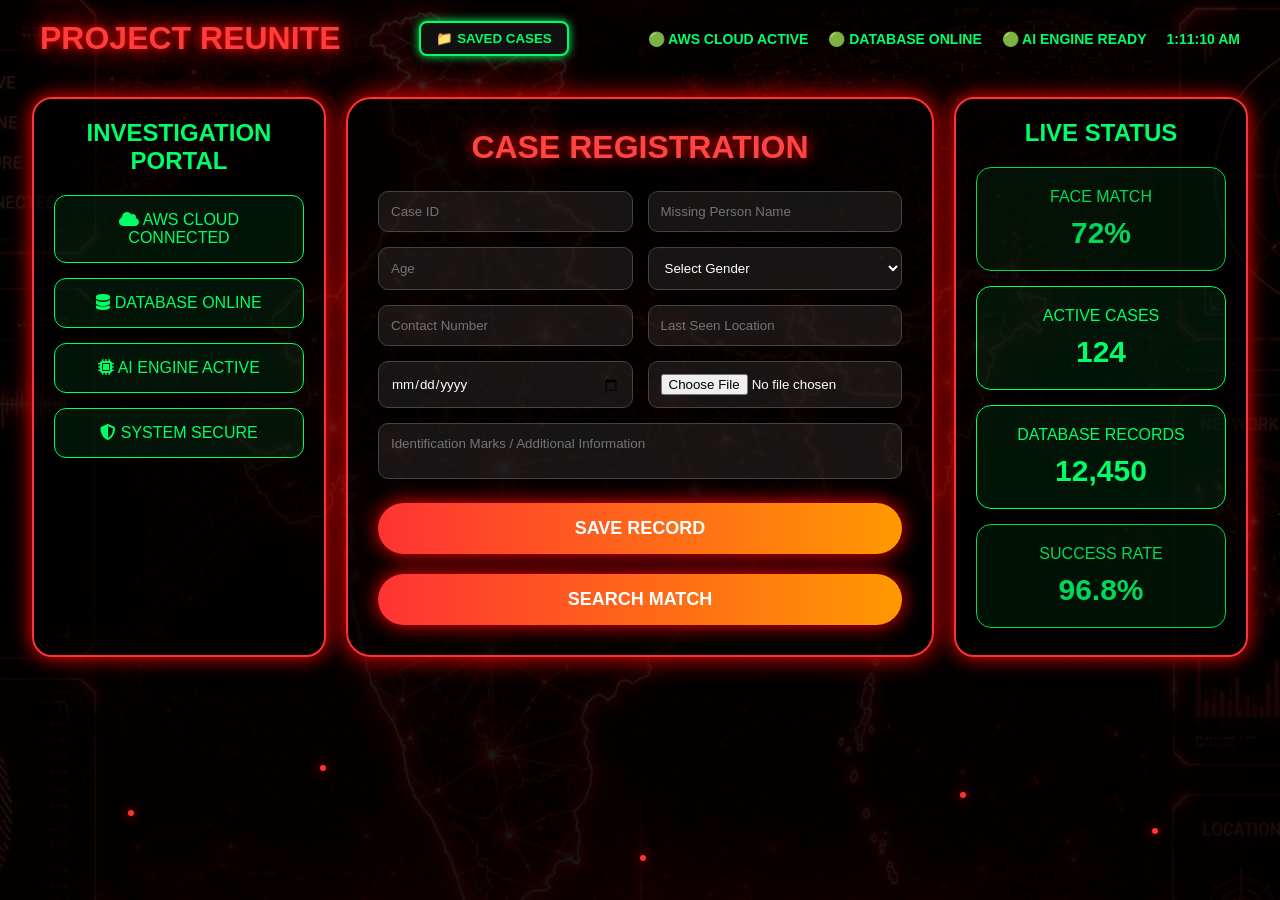
==== portal.html @ 248b4ff6 "Initial Project Reunite" ====
<!DOCTYPE html>
<html lang="en">
<head>
<meta charset="UTF-8">
<meta name="viewport" content="width=device-width, initial-scale=1.0">
<title>Project Reunite - Investigation Portal</title>

<link rel="stylesheet" href="portal.css">

<link rel="stylesheet"
href="https://cdnjs.cloudflare.com/ajax/libs/font-awesome/6.5.1/css/all.min.css">

</head>

<body>

<!-- TOP STATUS BAR -->

<div class="top-bar">

    <div class="project-name">
        PROJECT REUNITE
    </div>
    <button id="recordsBtn" class="records-btn">
    📁 SAVED CASES
</button>

    <div class="system-status">
        <span>🟢 AWS CLOUD ACTIVE</span>
        <span>🟢 DATABASE ONLINE</span>
        <span>🟢 AI ENGINE READY</span>
        <span id="clock">00:00:00</span>
    </div>

</div>


<!-- MAIN CONTAINER -->

<div class="portal-container">

    <!-- LEFT PANEL -->

    <div class="left-panel">

        <h2>INVESTIGATION PORTAL</h2>

        <div class="status-card">
            <i class="fas fa-cloud"></i>
            AWS CLOUD CONNECTED
        </div>

        <div class="status-card">
            <i class="fas fa-database"></i>
            DATABASE ONLINE
        </div>

        <div class="status-card">
            <i class="fas fa-microchip"></i>
            AI ENGINE ACTIVE
        </div>

        <div class="status-card">
            <i class="fas fa-shield-alt"></i>
            SYSTEM SECURE
        </div>

    </div>


    <!-- CENTER FORM -->

    <div class="form-panel">

        <h1>CASE REGISTRATION</h1>

        <div class="form-grid">

<input id="caseId" type="text"
placeholder="Case ID">

<input id="personName" type="text"
placeholder="Missing Person Name">

<input id="age" type="number"
placeholder="Age">

<select id="gender">
    <option>Select Gender</option>
    <option>Male</option>
    <option>Female</option>
    <option>Other</option>
</select>

<input id="contact" type="tel"
placeholder="Contact Number">

<input id="location" type="text"
placeholder="Last Seen Location">

<input id="missingDate" type="date">

<input id="photo" type="file">

</div>

<textarea id="info"
placeholder="Identification Marks / Additional Information">
</textarea>

        <button id="saveBtn" class="search-btn">
    SAVE RECORD
</button>

<button id="searchMatchBtn" class="search-btn">
    SEARCH MATCH
</button>
    </div>


    <!-- RIGHT PANEL -->

    <div class="right-panel">

        <h2>LIVE STATUS</h2>

        <div class="mini-card">
            FACE MATCH
            <h3 id="matchPercent">
                72%
            </h3>
        </div>

        <div class="mini-card">
            ACTIVE CASES
            <h3>124</h3>
        </div>

        <div class="mini-card">
            DATABASE RECORDS
            <h3>12,450</h3>
        </div>

        <div class="mini-card">
            SUCCESS RATE
            <h3>96.8%</h3>
        </div>

    </div>

</div>


<!-- FLOATING PARTICLES -->

<div class="particle p1"></div>
<div class="particle p2"></div>
<div class="particle p3"></div>
<div class="particle p4"></div>
<div class="particle p5"></div>


<script src="portal.js"></script>

</body>
</html>
---- portal.css ----
/* ================================= */
/* PROJECT REUNITE PORTAL */
/* ================================= */

*{
    margin:0;
    padding:0;
    box-sizing:border-box;
    font-family:Arial, sans-serif;
}

body{
    min-height:100vh;
    background:
    linear-gradient(rgba(0,0,0,0.85),
    rgba(0,0,0,0.90)),
    url("background.jpg");

    background-size:cover;
    background-position:center;
    color:white;
    overflow:hidden;
}

/* TOP BAR */

.top-bar{
    display:flex;
    justify-content:space-between;
    align-items:center;
    padding:20px 40px;
}

.project-name{
    font-size:32px;
    font-weight:bold;
    color:#ff3c3c;

    text-shadow:
    0 0 10px red,
    0 0 30px red;
}

.system-status{
    display:flex;
    gap:20px;
    color:#00ff66;
    font-size:14px;
    font-weight:bold;
}

/* MAIN LAYOUT */

.portal-container{
    width:95%;
    margin:20px auto;

    display:grid;

    grid-template-columns:
    1fr 2fr 1fr;

    gap:20px;
}

/* LEFT PANEL */

.left-panel,
.right-panel{

    background:
    rgba(0,0,0,0.55);

    border:2px solid #ff3333;

    border-radius:20px;

    padding:20px;

    box-shadow:
    0 0 20px red;
}

.left-panel h2,
.right-panel h2{

    text-align:center;

    margin-bottom:20px;

    color:#00ff66;
}

/* STATUS CARD */

.status-card{

    margin:15px 0;

    padding:15px;

    border:1px solid #00ff66;

    border-radius:12px;

    text-align:center;

    color:#00ff66;

    background:
    rgba(0,255,100,0.08);

    transition:.3s;
}

.status-card:hover{

    transform:scale(1.05);

    box-shadow:
    0 0 20px #00ff66;
}

/* CENTER FORM */

.form-panel{

    background:
    rgba(0,0,0,0.60);

    border:2px solid #ff3333;

    border-radius:25px;

    padding:30px;

    box-shadow:
    0 0 25px red;
}

.form-panel h1{

    text-align:center;

    color:#ff4444;

    margin-bottom:25px;

    text-shadow:
    0 0 15px red;
}

/* GRID */

.form-grid{

    display:grid;

    grid-template-columns:
    repeat(2,1fr);

    gap:15px;
}

input,
select,
textarea{

    width:100%;

    padding:12px;

    border:none;

    outline:none;

    border-radius:10px;

    background:
    rgba(255,255,255,0.08);

    color:white;

    border:1px solid #444;
}

textarea{

    margin-top:15px;

    resize:none;
}

/* BUTTON */

.search-btn{

    width:100%;

    margin-top:20px;

    padding:15px;

    border:none;

    border-radius:40px;

    font-size:18px;

    font-weight:bold;

    cursor:pointer;

    color:white;

    background:
    linear-gradient(
    90deg,
    #ff3333,
    #ff9900
    );

    box-shadow:
    0 0 20px red;

    transition:.3s;
}

.search-btn:hover{

    transform:scale(1.03);

    box-shadow:
    0 0 30px red;
}

/* RIGHT PANEL */

.mini-card{

    margin-top:15px;

    padding:20px;

    text-align:center;

    border-radius:15px;

    border:1px solid #00ff66;

    background:
    rgba(0,255,100,0.08);

    color:#00ff66;
}

.mini-card h3{

    margin-top:10px;

    font-size:30px;
}

/* FLOATING PARTICLES */

.particle{

    position:absolute;

    width:6px;

    height:6px;

    border-radius:50%;

    background:#ff3333;

    box-shadow:
    0 0 12px red;

    animation:
    float 10s linear infinite;
}

.p1{left:10%;top:90%;}
.p2{left:25%;top:85%;}
.p3{left:50%;top:95%;}
.p4{left:75%;top:88%;}
.p5{left:90%;top:92%;}

@keyframes float{

    from{
        transform:
        translateY(0);
        opacity:1;
    }

    to{
        transform:
        translateY(-700px);
        opacity:0;
    }
}
.records-btn{
    background:#111;
    color:#00ff66;
    border:2px solid #00ff66;
    padding:8px 15px;
    border-radius:8px;
    cursor:pointer;
    font-weight:bold;
    box-shadow:0 0 10px #00ff66;
}
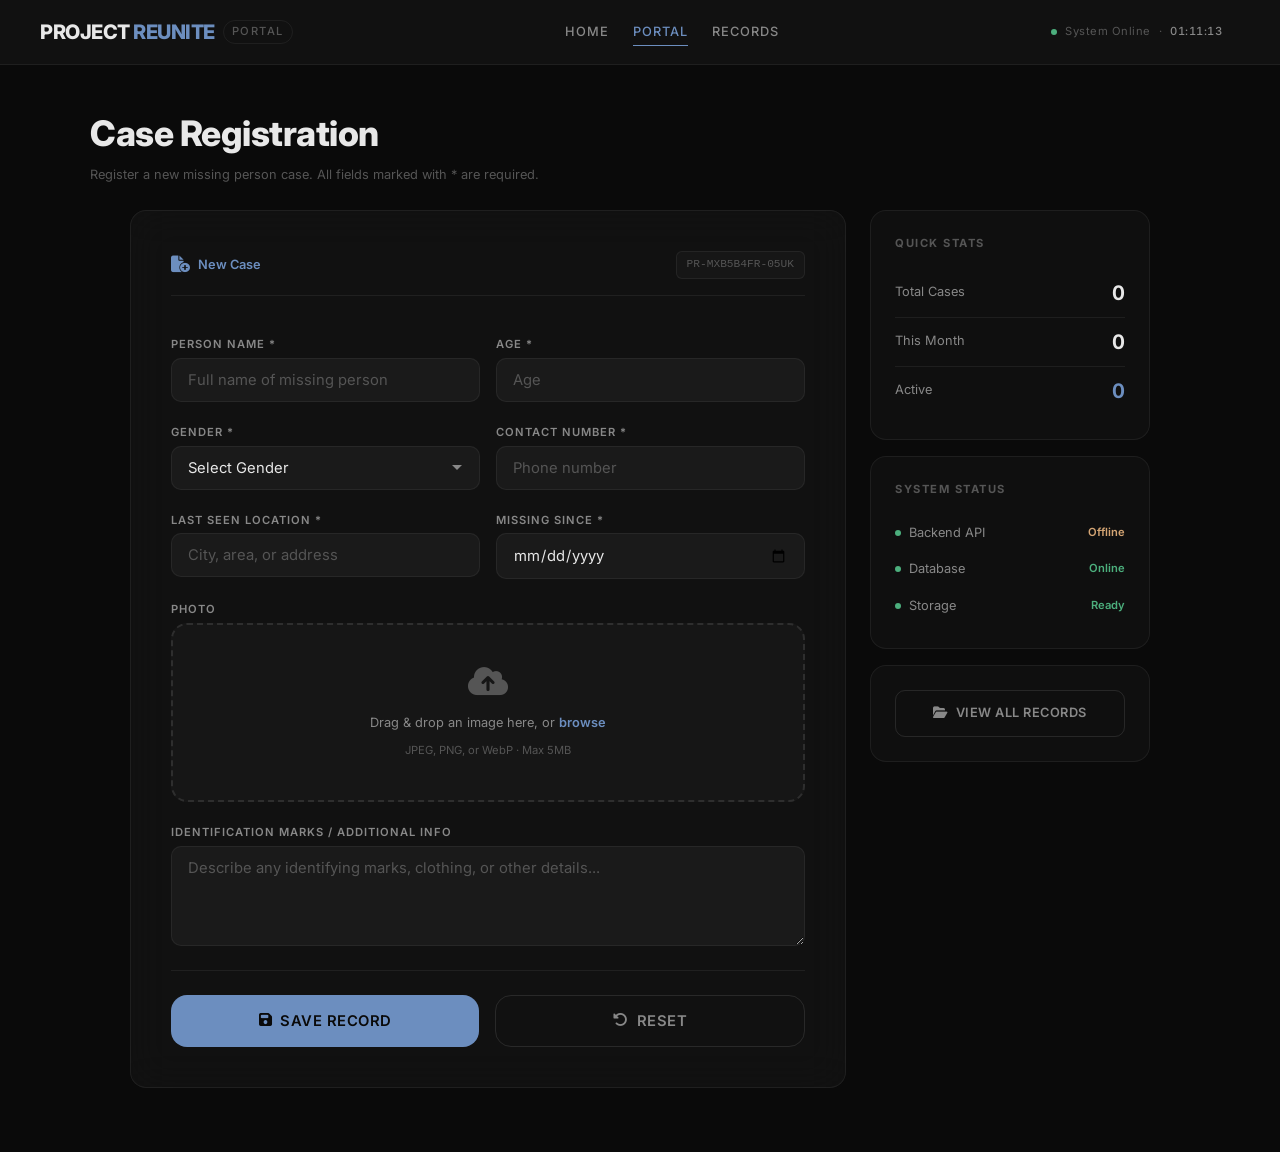
==== commit e3555128: "ui rehaul" ====
--- a/portal.html
+++ b/portal.html
@@ -1,166 +1,203 @@
 <!DOCTYPE html>
 <html lang="en">
 <head>
-<meta charset="UTF-8">
-<meta name="viewport" content="width=device-width, initial-scale=1.0">
-<title>Project Reunite - Investigation Portal</title>
-
-<link rel="stylesheet" href="portal.css">
-
-<link rel="stylesheet"
-href="https://cdnjs.cloudflare.com/ajax/libs/font-awesome/6.5.1/css/all.min.css">
-
+    <meta charset="UTF-8">
+    <meta name="viewport" content="width=device-width, initial-scale=1.0">
+    <meta name="description" content="Project Reunite Investigation Portal — Register and search missing person cases.">
+    <title>Investigation Portal — Project Reunite</title>
+    <link rel="stylesheet" href="shared.css">
+    <link rel="stylesheet" href="portal.css">
+    <link rel="stylesheet" href="https://cdnjs.cloudflare.com/ajax/libs/font-awesome/6.5.1/css/all.min.css">
 </head>
-
 <body>
 
-<!-- TOP STATUS BAR -->
-
-<div class="top-bar">
-
-    <div class="project-name">
-        PROJECT REUNITE
+    <!-- ===== NAVIGATION ===== -->
+    <nav class="nav" id="mainNav">
+        <div class="nav__brand">
+            <a href="index.html" class="nav__logo">PROJECT <span>REUNITE</span></a>
+            <span class="nav__tag">Portal</span>
+        </div>
+
+        <div class="nav__links">
+            <a href="index.html" class="nav__link">Home</a>
+            <a href="portal.html" class="nav__link nav__link--active">Portal</a>
+            <a href="records.html" class="nav__link">Records</a>
+        </div>
+
+        <div class="nav__status">
+            <span class="status-dot"></span>
+            <span>System Online</span>
+            <span class="nav__divider">·</span>
+            <span class="nav__clock" id="clock">00:00:00</span>
+        </div>
+    </nav>
+
+
+    <!-- ===== PAGE HEADER ===== -->
+    <div class="page-header fade-in">
+        <div class="page-header__inner">
+            <h1 class="page-header__title">Case Registration</h1>
+            <p class="page-header__subtitle">Register a new missing person case. All fields marked with * are required.</p>
+        </div>
     </div>
-    <button id="recordsBtn" class="records-btn">
-    📁 SAVED CASES
-</button>
-
-    <div class="system-status">
-        <span>🟢 AWS CLOUD ACTIVE</span>
-        <span>🟢 DATABASE ONLINE</span>
-        <span>🟢 AI ENGINE READY</span>
-        <span id="clock">00:00:00</span>
-    </div>
-
-</div>
-
-
-<!-- MAIN CONTAINER -->
-
-<div class="portal-container">
-
-    <!-- LEFT PANEL -->
-
-    <div class="left-panel">
-
-        <h2>INVESTIGATION PORTAL</h2>
-
-        <div class="status-card">
-            <i class="fas fa-cloud"></i>
-            AWS CLOUD CONNECTED
-        </div>
-
-        <div class="status-card">
-            <i class="fas fa-database"></i>
-            DATABASE ONLINE
-        </div>
-
-        <div class="status-card">
-            <i class="fas fa-microchip"></i>
-            AI ENGINE ACTIVE
-        </div>
-
-        <div class="status-card">
-            <i class="fas fa-shield-alt"></i>
-            SYSTEM SECURE
-        </div>
-
-    </div>
-
-
-    <!-- CENTER FORM -->
-
-    <div class="form-panel">
-
-        <h1>CASE REGISTRATION</h1>
-
-        <div class="form-grid">
-
-<input id="caseId" type="text"
-placeholder="Case ID">
-
-<input id="personName" type="text"
-placeholder="Missing Person Name">
-
-<input id="age" type="number"
-placeholder="Age">
-
-<select id="gender">
-    <option>Select Gender</option>
-    <option>Male</option>
-    <option>Female</option>
-    <option>Other</option>
-</select>
-
-<input id="contact" type="tel"
-placeholder="Contact Number">
-
-<input id="location" type="text"
-placeholder="Last Seen Location">
-
-<input id="missingDate" type="date">
-
-<input id="photo" type="file">
-
-</div>
-
-<textarea id="info"
-placeholder="Identification Marks / Additional Information">
-</textarea>
-
-        <button id="saveBtn" class="search-btn">
-    SAVE RECORD
-</button>
-
-<button id="searchMatchBtn" class="search-btn">
-    SEARCH MATCH
-</button>
-    </div>
-
-
-    <!-- RIGHT PANEL -->
-
-    <div class="right-panel">
-
-        <h2>LIVE STATUS</h2>
-
-        <div class="mini-card">
-            FACE MATCH
-            <h3 id="matchPercent">
-                72%
-            </h3>
-        </div>
-
-        <div class="mini-card">
-            ACTIVE CASES
-            <h3>124</h3>
-        </div>
-
-        <div class="mini-card">
-            DATABASE RECORDS
-            <h3>12,450</h3>
-        </div>
-
-        <div class="mini-card">
-            SUCCESS RATE
-            <h3>96.8%</h3>
-        </div>
-
-    </div>
-
-</div>
-
-
-<!-- FLOATING PARTICLES -->
-
-<div class="particle p1"></div>
-<div class="particle p2"></div>
-<div class="particle p3"></div>
-<div class="particle p4"></div>
-<div class="particle p5"></div>
-
-
-<script src="portal.js"></script>
-
+
+
+    <!-- ===== MAIN CONTENT ===== -->
+    <main class="portal-main">
+
+        <!-- FORM PANEL -->
+        <div class="form-card glass-card fade-in fade-in--delay-1">
+
+            <div class="form-card__header">
+                <div class="form-card__badge">
+                    <i class="fas fa-file-circle-plus"></i>
+                    <span>New Case</span>
+                </div>
+                <span class="form-card__id" id="generatedCaseId"></span>
+            </div>
+
+            <form id="caseForm" novalidate>
+
+                <!-- Row 1: Name + Age -->
+                <div class="form-row">
+                    <div class="form-group">
+                        <label class="form-label" for="personName">Person Name *</label>
+                        <input type="text" id="personName" class="form-input" placeholder="Full name of missing person" required>
+                        <span class="form-error" id="personNameError"></span>
+                    </div>
+                    <div class="form-group">
+                        <label class="form-label" for="age">Age *</label>
+                        <input type="number" id="age" class="form-input" placeholder="Age" min="0" max="120" required>
+                        <span class="form-error" id="ageError"></span>
+                    </div>
+                </div>
+
+                <!-- Row 2: Gender + Contact -->
+                <div class="form-row">
+                    <div class="form-group">
+                        <label class="form-label" for="gender">Gender *</label>
+                        <select id="gender" class="form-select" required>
+                            <option value="">Select Gender</option>
+                            <option value="Male">Male</option>
+                            <option value="Female">Female</option>
+                            <option value="Other">Other</option>
+                        </select>
+                        <span class="form-error" id="genderError"></span>
+                    </div>
+                    <div class="form-group">
+                        <label class="form-label" for="contact">Contact Number *</label>
+                        <input type="tel" id="contact" class="form-input" placeholder="Phone number" required>
+                        <span class="form-error" id="contactError"></span>
+                    </div>
+                </div>
+
+                <!-- Row 3: Location + Date -->
+                <div class="form-row">
+                    <div class="form-group">
+                        <label class="form-label" for="location">Last Seen Location *</label>
+                        <input type="text" id="location" class="form-input" placeholder="City, area, or address" required>
+                        <span class="form-error" id="locationError"></span>
+                    </div>
+                    <div class="form-group">
+                        <label class="form-label" for="missingDate">Missing Since *</label>
+                        <input type="date" id="missingDate" class="form-input" required>
+                        <span class="form-error" id="missingDateError"></span>
+                    </div>
+                </div>
+
+                <!-- Photo Upload -->
+                <div class="form-group">
+                    <label class="form-label">Photo</label>
+                    <div class="upload-zone" id="uploadZone">
+                        <input type="file" id="photo" accept="image/jpeg,image/png,image/webp" hidden>
+                        <div class="upload-zone__content" id="uploadContent">
+                            <i class="fas fa-cloud-arrow-up"></i>
+                            <p>Drag & drop an image here, or <span class="upload-zone__link">browse</span></p>
+                            <span class="upload-zone__hint">JPEG, PNG, or WebP · Max 5MB</span>
+                        </div>
+                        <div class="upload-zone__preview" id="uploadPreview" style="display:none;">
+                            <img id="previewImage" alt="Preview">
+                            <button type="button" class="upload-zone__remove" id="removePhoto" title="Remove photo">
+                                <i class="fas fa-times"></i>
+                            </button>
+                            <span class="upload-zone__filename" id="fileName"></span>
+                        </div>
+                    </div>
+                    <span class="form-error" id="photoError"></span>
+                </div>
+
+                <!-- Additional Info -->
+                <div class="form-group">
+                    <label class="form-label" for="info">Identification Marks / Additional Info</label>
+                    <textarea id="info" class="form-textarea" placeholder="Describe any identifying marks, clothing, or other details..." rows="4"></textarea>
+                </div>
+
+                <!-- Actions -->
+                <div class="form-actions">
+                    <button type="submit" class="btn btn--primary btn--lg" id="saveBtn">
+                        <i class="fas fa-floppy-disk"></i>
+                        Save Record
+                    </button>
+                    <button type="button" class="btn btn--secondary btn--lg" id="resetBtn">
+                        <i class="fas fa-rotate-left"></i>
+                        Reset
+                    </button>
+                </div>
+
+            </form>
+        </div>
+
+
+        <!-- SIDE PANEL -->
+        <aside class="side-panel fade-in fade-in--delay-2">
+
+            <div class="side-panel__section">
+                <h3 class="side-panel__title">Quick Stats</h3>
+                <div class="side-panel__stat">
+                    <span class="side-panel__stat-label">Total Cases</span>
+                    <span class="side-panel__stat-value" id="totalCases">0</span>
+                </div>
+                <div class="side-panel__stat">
+                    <span class="side-panel__stat-label">This Month</span>
+                    <span class="side-panel__stat-value" id="monthCases">0</span>
+                </div>
+                <div class="side-panel__stat">
+                    <span class="side-panel__stat-label">Active</span>
+                    <span class="side-panel__stat-value side-panel__stat-value--accent" id="activeCases">0</span>
+                </div>
+            </div>
+
+            <div class="side-panel__section">
+                <h3 class="side-panel__title">System Status</h3>
+                <div class="side-panel__status-item">
+                    <span class="status-dot"></span>
+                    <span>Backend API</span>
+                    <span class="side-panel__status-badge" id="apiStatus">Checking...</span>
+                </div>
+                <div class="side-panel__status-item">
+                    <span class="status-dot"></span>
+                    <span>Database</span>
+                    <span class="side-panel__status-badge">Online</span>
+                </div>
+                <div class="side-panel__status-item">
+                    <span class="status-dot"></span>
+                    <span>Storage</span>
+                    <span class="side-panel__status-badge">Ready</span>
+                </div>
+            </div>
+
+            <div class="side-panel__section">
+                <a href="records.html" class="btn btn--secondary" style="width:100%;">
+                    <i class="fas fa-folder-open"></i>
+                    View All Records
+                </a>
+            </div>
+
+        </aside>
+
+    </main>
+
+    <script src="shared.js"></script>
+    <script src="portal.js"></script>
 </body>
 </html>
--- a/shared.css
+++ b/shared.css
@@ -0,0 +1,831 @@
+/* ============================================= */
+/* PROJECT REUNITE — SHARED DESIGN SYSTEM        */
+/* ============================================= */
+
+/* --- Google Fonts --- */
+@import url('https://fonts.googleapis.com/css2?family=Inter:wght@300;400;500;600;700;800;900&display=swap');
+
+/* --- Design Tokens --- */
+:root {
+    /* Backgrounds */
+    --bg-primary: #0A0A0A;
+    --bg-secondary: #111111;
+    --bg-tertiary: #1A1A1A;
+    --bg-card: rgba(255, 255, 255, 0.025);
+    --bg-card-hover: rgba(255, 255, 255, 0.045);
+    --bg-input: rgba(255, 255, 255, 0.04);
+    --bg-input-focus: rgba(255, 255, 255, 0.07);
+
+    /* Borders */
+    --border-subtle: rgba(255, 255, 255, 0.06);
+    --border-medium: rgba(255, 255, 255, 0.10);
+    --border-focus: rgba(108, 142, 191, 0.4);
+
+    /* Text */
+    --text-primary: #E8E8E8;
+    --text-secondary: #888888;
+    --text-tertiary: #555555;
+    --text-inverse: #0A0A0A;
+
+    /* Accent — Soft Blue */
+    --accent: #6C8EBF;
+    --accent-light: #8BAAD4;
+    --accent-dark: #4A6A94;
+    --accent-glow: rgba(108, 142, 191, 0.12);
+    --accent-bg: rgba(108, 142, 191, 0.08);
+
+    /* Semantic */
+    --success: #4CAF7D;
+    --success-bg: rgba(76, 175, 125, 0.08);
+    --warning: #D4A574;
+    --warning-bg: rgba(212, 165, 116, 0.08);
+    --danger: #C75B5B;
+    --danger-bg: rgba(199, 91, 91, 0.08);
+
+    /* Typography */
+    --font: 'Inter', -apple-system, BlinkMacSystemFont, 'Segoe UI', sans-serif;
+    --fs-xs: 0.7rem;
+    --fs-sm: 0.8rem;
+    --fs-base: 0.925rem;
+    --fs-md: 1.05rem;
+    --fs-lg: 1.25rem;
+    --fs-xl: 1.6rem;
+    --fs-2xl: 2.2rem;
+    --fs-3xl: 3rem;
+    --fs-hero: 4.5rem;
+
+    /* Spacing */
+    --space-xs: 4px;
+    --space-sm: 8px;
+    --space-md: 16px;
+    --space-lg: 24px;
+    --space-xl: 40px;
+    --space-2xl: 64px;
+
+    /* Radius */
+    --radius-sm: 6px;
+    --radius-md: 10px;
+    --radius-lg: 16px;
+    --radius-xl: 24px;
+    --radius-full: 9999px;
+
+    /* Shadows */
+    --shadow-sm: 0 1px 3px rgba(0, 0, 0, 0.3);
+    --shadow-md: 0 4px 12px rgba(0, 0, 0, 0.4);
+    --shadow-lg: 0 8px 32px rgba(0, 0, 0, 0.5);
+    --shadow-accent: 0 4px 20px rgba(108, 142, 191, 0.1);
+
+    /* Transitions */
+    --ease-out: cubic-bezier(0.16, 1, 0.3, 1);
+    --ease-in-out: cubic-bezier(0.4, 0, 0.2, 1);
+    --duration-fast: 150ms;
+    --duration-base: 250ms;
+    --duration-slow: 400ms;
+
+    /* Glass */
+    --glass-bg: rgba(255, 255, 255, 0.03);
+    --glass-border: rgba(255, 255, 255, 0.06);
+    --glass-blur: 20px;
+}
+
+
+/* --- Reset --- */
+*,
+*::before,
+*::after {
+    margin: 0;
+    padding: 0;
+    box-sizing: border-box;
+}
+
+html {
+    scroll-behavior: smooth;
+    -webkit-font-smoothing: antialiased;
+    -moz-osx-font-smoothing: grayscale;
+}
+
+body {
+    font-family: var(--font);
+    font-size: var(--fs-base);
+    color: var(--text-primary);
+    background-color: var(--bg-primary);
+    line-height: 1.6;
+    min-height: 100vh;
+    overflow-x: hidden;
+}
+
+a {
+    text-decoration: none;
+    color: inherit;
+}
+
+img {
+    max-width: 100%;
+    display: block;
+}
+
+button {
+    font-family: var(--font);
+    cursor: pointer;
+    border: none;
+    outline: none;
+}
+
+input, select, textarea {
+    font-family: var(--font);
+    outline: none;
+    border: none;
+}
+
+ul, ol {
+    list-style: none;
+}
+
+
+/* ============================================= */
+/* NAVIGATION                                    */
+/* ============================================= */
+
+.nav {
+    display: flex;
+    align-items: center;
+    justify-content: space-between;
+    padding: var(--space-md) var(--space-xl);
+    background: var(--bg-secondary);
+    border-bottom: 1px solid var(--border-subtle);
+    position: sticky;
+    top: 0;
+    z-index: 100;
+    backdrop-filter: blur(12px);
+    -webkit-backdrop-filter: blur(12px);
+}
+
+.nav__brand {
+    display: flex;
+    align-items: center;
+    gap: var(--space-sm);
+}
+
+.nav__logo {
+    font-size: var(--fs-lg);
+    font-weight: 800;
+    color: var(--text-primary);
+    letter-spacing: -0.5px;
+}
+
+.nav__logo span {
+    color: var(--accent);
+}
+
+.nav__tag {
+    font-size: var(--fs-xs);
+    font-weight: 500;
+    color: var(--text-tertiary);
+    text-transform: uppercase;
+    letter-spacing: 1.5px;
+    padding: 2px 8px;
+    border: 1px solid var(--border-subtle);
+    border-radius: var(--radius-full);
+}
+
+.nav__links {
+    display: flex;
+    align-items: center;
+    gap: var(--space-lg);
+}
+
+.nav__link {
+    font-size: var(--fs-sm);
+    font-weight: 500;
+    color: var(--text-secondary);
+    text-transform: uppercase;
+    letter-spacing: 1px;
+    transition: color var(--duration-base) var(--ease-out);
+    position: relative;
+}
+
+.nav__link::after {
+    content: '';
+    position: absolute;
+    bottom: -4px;
+    left: 0;
+    width: 0;
+    height: 1.5px;
+    background: var(--accent);
+    transition: width var(--duration-base) var(--ease-out);
+}
+
+.nav__link:hover {
+    color: var(--text-primary);
+}
+
+.nav__link:hover::after {
+    width: 100%;
+}
+
+.nav__link--active {
+    color: var(--accent);
+}
+
+.nav__link--active::after {
+    width: 100%;
+}
+
+.nav__status {
+    display: flex;
+    align-items: center;
+    gap: var(--space-sm);
+    font-size: var(--fs-xs);
+    color: var(--text-tertiary);
+    letter-spacing: 0.5px;
+}
+
+.nav__clock {
+    font-variant-numeric: tabular-nums;
+    font-weight: 500;
+    color: var(--text-secondary);
+    min-width: 70px;
+}
+
+.status-dot {
+    width: 6px;
+    height: 6px;
+    border-radius: 50%;
+    background: var(--success);
+    animation: pulse-dot 3s infinite ease-in-out;
+}
+
+@keyframes pulse-dot {
+    0%, 100% { opacity: 0.4; }
+    50% { opacity: 1; }
+}
+
+
+/* ============================================= */
+/* BUTTONS                                       */
+/* ============================================= */
+
+.btn {
+    display: inline-flex;
+    align-items: center;
+    justify-content: center;
+    gap: var(--space-sm);
+    padding: 12px 28px;
+    font-size: var(--fs-sm);
+    font-weight: 600;
+    letter-spacing: 0.5px;
+    border-radius: var(--radius-md);
+    transition: all var(--duration-base) var(--ease-out);
+    text-transform: uppercase;
+}
+
+.btn--primary {
+    background: var(--accent);
+    color: var(--text-inverse);
+}
+
+.btn--primary:hover {
+    background: var(--accent-dark);
+    transform: translateY(-1px);
+    box-shadow: var(--shadow-accent);
+}
+
+.btn--secondary {
+    background: transparent;
+    color: var(--text-secondary);
+    border: 1px solid var(--border-medium);
+}
+
+.btn--secondary:hover {
+    border-color: var(--accent);
+    color: var(--accent);
+    background: var(--accent-bg);
+}
+
+.btn--danger {
+    background: transparent;
+    color: var(--danger);
+    border: 1px solid rgba(199, 91, 91, 0.2);
+}
+
+.btn--danger:hover {
+    background: var(--danger-bg);
+    border-color: var(--danger);
+}
+
+.btn--ghost {
+    background: transparent;
+    color: var(--text-secondary);
+    padding: 8px 16px;
+}
+
+.btn--ghost:hover {
+    color: var(--text-primary);
+    background: var(--bg-card);
+}
+
+.btn--lg {
+    padding: 16px 40px;
+    font-size: var(--fs-base);
+    border-radius: var(--radius-lg);
+}
+
+.btn--sm {
+    padding: 8px 16px;
+    font-size: var(--fs-xs);
+}
+
+.btn--loading {
+    pointer-events: none;
+    opacity: 0.7;
+}
+
+.btn--loading::after {
+    content: '';
+    width: 14px;
+    height: 14px;
+    border: 2px solid transparent;
+    border-top-color: currentColor;
+    border-radius: 50%;
+    animation: spin 0.6s linear infinite;
+}
+
+@keyframes spin {
+    to { transform: rotate(360deg); }
+}
+
+
+/* ============================================= */
+/* CARDS                                         */
+/* ============================================= */
+
+.glass-card {
+    background: var(--glass-bg);
+    backdrop-filter: blur(var(--glass-blur));
+    -webkit-backdrop-filter: blur(var(--glass-blur));
+    border: 1px solid var(--glass-border);
+    border-radius: var(--radius-lg);
+    padding: var(--space-lg);
+    transition: all var(--duration-base) var(--ease-out);
+}
+
+.glass-card:hover {
+    background: var(--bg-card-hover);
+    border-color: var(--border-medium);
+    transform: translateY(-2px);
+}
+
+.card {
+    background: var(--bg-secondary);
+    border: 1px solid var(--border-subtle);
+    border-radius: var(--radius-lg);
+    padding: var(--space-lg);
+    transition: all var(--duration-base) var(--ease-out);
+}
+
+.card:hover {
+    border-color: var(--border-medium);
+}
+
+
+/* ============================================= */
+/* FORM INPUTS                                   */
+/* ============================================= */
+
+.form-group {
+    display: flex;
+    flex-direction: column;
+    gap: var(--space-xs);
+}
+
+.form-label {
+    font-size: var(--fs-xs);
+    font-weight: 600;
+    color: var(--text-secondary);
+    text-transform: uppercase;
+    letter-spacing: 1px;
+}
+
+.form-input {
+    width: 100%;
+    padding: 12px 16px;
+    background: var(--bg-input);
+    border: 1px solid var(--border-subtle);
+    border-radius: var(--radius-md);
+    color: var(--text-primary);
+    font-size: var(--fs-base);
+    transition: all var(--duration-base) var(--ease-out);
+}
+
+.form-input::placeholder {
+    color: var(--text-tertiary);
+}
+
+.form-input:focus {
+    background: var(--bg-input-focus);
+    border-color: var(--border-focus);
+    box-shadow: 0 0 0 3px var(--accent-glow);
+}
+
+.form-input--error {
+    border-color: var(--danger) !important;
+    box-shadow: 0 0 0 3px var(--danger-bg) !important;
+}
+
+.form-error {
+    font-size: var(--fs-xs);
+    color: var(--danger);
+    margin-top: 2px;
+}
+
+.form-select {
+    width: 100%;
+    padding: 12px 16px;
+    background: var(--bg-input);
+    border: 1px solid var(--border-subtle);
+    border-radius: var(--radius-md);
+    color: var(--text-primary);
+    font-size: var(--fs-base);
+    transition: all var(--duration-base) var(--ease-out);
+    appearance: none;
+    background-image: url("data:image/svg+xml,%3Csvg xmlns='http://www.w3.org/2000/svg' width='12' height='12' viewBox='0 0 12 12'%3E%3Cpath fill='%23888' d='M6 8L1 3h10z'/%3E%3C/svg%3E");
+    background-repeat: no-repeat;
+    background-position: right 16px center;
+    cursor: pointer;
+}
+
+.form-select:focus {
+    background-color: var(--bg-input-focus);
+    border-color: var(--border-focus);
+    box-shadow: 0 0 0 3px var(--accent-glow);
+}
+
+.form-textarea {
+    width: 100%;
+    padding: 12px 16px;
+    background: var(--bg-input);
+    border: 1px solid var(--border-subtle);
+    border-radius: var(--radius-md);
+    color: var(--text-primary);
+    font-size: var(--fs-base);
+    resize: vertical;
+    min-height: 100px;
+    transition: all var(--duration-base) var(--ease-out);
+}
+
+.form-textarea::placeholder {
+    color: var(--text-tertiary);
+}
+
+.form-textarea:focus {
+    background: var(--bg-input-focus);
+    border-color: var(--border-focus);
+    box-shadow: 0 0 0 3px var(--accent-glow);
+}
+
+
+/* ============================================= */
+/* TOAST NOTIFICATIONS                           */
+/* ============================================= */
+
+.toast-container {
+    position: fixed;
+    top: var(--space-lg);
+    right: var(--space-lg);
+    z-index: 10000;
+    display: flex;
+    flex-direction: column;
+    gap: var(--space-sm);
+}
+
+.toast {
+    display: flex;
+    align-items: center;
+    gap: var(--space-md);
+    padding: 14px 20px;
+    background: var(--bg-tertiary);
+    border: 1px solid var(--border-subtle);
+    border-radius: var(--radius-md);
+    box-shadow: var(--shadow-lg);
+    min-width: 320px;
+    max-width: 420px;
+    animation: toast-in var(--duration-slow) var(--ease-out);
+    font-size: var(--fs-sm);
+}
+
+.toast--success {
+    border-left: 3px solid var(--success);
+}
+
+.toast--error {
+    border-left: 3px solid var(--danger);
+}
+
+.toast--warning {
+    border-left: 3px solid var(--warning);
+}
+
+.toast--info {
+    border-left: 3px solid var(--accent);
+}
+
+.toast__icon {
+    font-size: var(--fs-lg);
+    flex-shrink: 0;
+}
+
+.toast__message {
+    flex: 1;
+    color: var(--text-primary);
+}
+
+.toast__close {
+    background: none;
+    color: var(--text-tertiary);
+    font-size: var(--fs-md);
+    padding: 4px;
+    transition: color var(--duration-fast);
+    cursor: pointer;
+}
+
+.toast__close:hover {
+    color: var(--text-primary);
+}
+
+.toast--exit {
+    animation: toast-out var(--duration-base) var(--ease-out) forwards;
+}
+
+@keyframes toast-in {
+    from {
+        opacity: 0;
+        transform: translateX(40px);
+    }
+    to {
+        opacity: 1;
+        transform: translateX(0);
+    }
+}
+
+@keyframes toast-out {
+    from {
+        opacity: 1;
+        transform: translateX(0);
+    }
+    to {
+        opacity: 0;
+        transform: translateX(40px);
+    }
+}
+
+
+/* ============================================= */
+/* MODAL                                         */
+/* ============================================= */
+
+.modal-overlay {
+    position: fixed;
+    inset: 0;
+    background: rgba(0, 0, 0, 0.7);
+    backdrop-filter: blur(4px);
+    -webkit-backdrop-filter: blur(4px);
+    z-index: 5000;
+    display: flex;
+    align-items: center;
+    justify-content: center;
+    opacity: 0;
+    visibility: hidden;
+    transition: all var(--duration-base) var(--ease-out);
+}
+
+.modal-overlay--active {
+    opacity: 1;
+    visibility: visible;
+}
+
+.modal {
+    background: var(--bg-secondary);
+    border: 1px solid var(--border-subtle);
+    border-radius: var(--radius-xl);
+    padding: var(--space-xl);
+    width: 90%;
+    max-width: 560px;
+    max-height: 85vh;
+    overflow-y: auto;
+    transform: scale(0.95) translateY(10px);
+    transition: transform var(--duration-base) var(--ease-out);
+    box-shadow: var(--shadow-lg);
+}
+
+.modal-overlay--active .modal {
+    transform: scale(1) translateY(0);
+}
+
+.modal__header {
+    display: flex;
+    align-items: center;
+    justify-content: space-between;
+    margin-bottom: var(--space-lg);
+}
+
+.modal__title {
+    font-size: var(--fs-lg);
+    font-weight: 700;
+    color: var(--text-primary);
+}
+
+.modal__close {
+    width: 36px;
+    height: 36px;
+    display: flex;
+    align-items: center;
+    justify-content: center;
+    border-radius: var(--radius-sm);
+    background: transparent;
+    color: var(--text-tertiary);
+    font-size: var(--fs-lg);
+    transition: all var(--duration-fast);
+    cursor: pointer;
+}
+
+.modal__close:hover {
+    background: var(--bg-card);
+    color: var(--text-primary);
+}
+
+.modal__body {
+    display: flex;
+    flex-direction: column;
+    gap: var(--space-md);
+}
+
+.modal__actions {
+    display: flex;
+    gap: var(--space-md);
+    justify-content: flex-end;
+    margin-top: var(--space-lg);
+}
+
+
+/* ============================================= */
+/* BADGE / TAG                                   */
+/* ============================================= */
+
+.badge {
+    display: inline-flex;
+    align-items: center;
+    gap: 4px;
+    padding: 3px 10px;
+    font-size: var(--fs-xs);
+    font-weight: 600;
+    border-radius: var(--radius-full);
+    text-transform: uppercase;
+    letter-spacing: 0.5px;
+}
+
+.badge--success {
+    background: var(--success-bg);
+    color: var(--success);
+    border: 1px solid rgba(76, 175, 125, 0.2);
+}
+
+.badge--danger {
+    background: var(--danger-bg);
+    color: var(--danger);
+    border: 1px solid rgba(199, 91, 91, 0.2);
+}
+
+.badge--accent {
+    background: var(--accent-bg);
+    color: var(--accent);
+    border: 1px solid rgba(108, 142, 191, 0.2);
+}
+
+
+/* ============================================= */
+/* EMPTY STATE                                   */
+/* ============================================= */
+
+.empty-state {
+    display: flex;
+    flex-direction: column;
+    align-items: center;
+    justify-content: center;
+    padding: var(--space-2xl);
+    text-align: center;
+}
+
+.empty-state__icon {
+    font-size: 3rem;
+    color: var(--text-tertiary);
+    margin-bottom: var(--space-md);
+    opacity: 0.5;
+}
+
+.empty-state__title {
+    font-size: var(--fs-lg);
+    font-weight: 600;
+    color: var(--text-secondary);
+    margin-bottom: var(--space-sm);
+}
+
+.empty-state__text {
+    font-size: var(--fs-sm);
+    color: var(--text-tertiary);
+    max-width: 360px;
+}
+
+
+/* ============================================= */
+/* ANIMATIONS                                    */
+/* ============================================= */
+
+.fade-in {
+    opacity: 0;
+    transform: translateY(16px);
+    animation: fadeInUp var(--duration-slow) var(--ease-out) forwards;
+}
+
+.fade-in--delay-1 { animation-delay: 100ms; }
+.fade-in--delay-2 { animation-delay: 200ms; }
+.fade-in--delay-3 { animation-delay: 300ms; }
+.fade-in--delay-4 { animation-delay: 400ms; }
+.fade-in--delay-5 { animation-delay: 500ms; }
+.fade-in--delay-6 { animation-delay: 600ms; }
+
+@keyframes fadeInUp {
+    to {
+        opacity: 1;
+        transform: translateY(0);
+    }
+}
+
+@keyframes fadeIn {
+    from { opacity: 0; }
+    to { opacity: 1; }
+}
+
+@keyframes shimmer {
+    0% { background-position: -200% 0; }
+    100% { background-position: 200% 0; }
+}
+
+
+/* ============================================= */
+/* SCROLLBAR                                     */
+/* ============================================= */
+
+::-webkit-scrollbar {
+    width: 6px;
+}
+
+::-webkit-scrollbar-track {
+    background: transparent;
+}
+
+::-webkit-scrollbar-thumb {
+    background: var(--border-medium);
+    border-radius: var(--radius-full);
+}
+
+::-webkit-scrollbar-thumb:hover {
+    background: var(--text-tertiary);
+}
+
+
+/* ============================================= */
+/* RESPONSIVE                                    */
+/* ============================================= */
+
+@media (max-width: 768px) {
+    :root {
+        --fs-hero: 2.5rem;
+        --fs-3xl: 2rem;
+        --fs-2xl: 1.6rem;
+    }
+
+    .nav {
+        padding: var(--space-md);
+        flex-wrap: wrap;
+        gap: var(--space-sm);
+    }
+
+    .nav__links {
+        gap: var(--space-md);
+    }
+
+    .nav__status {
+        display: none;
+    }
+}
+
+@media (max-width: 480px) {
+    :root {
+        --fs-hero: 2rem;
+        --space-xl: 24px;
+    }
+
+    .nav__tag {
+        display: none;
+    }
+}
--- a/portal.css
+++ b/portal.css
@@ -1,314 +1,297 @@
-/* ================================= */
-/* PROJECT REUNITE PORTAL */
-/* ================================= */
-
-*{
-    margin:0;
-    padding:0;
-    box-sizing:border-box;
-    font-family:Arial, sans-serif;
-}
-
-body{
-    min-height:100vh;
-    background:
-    linear-gradient(rgba(0,0,0,0.85),
-    rgba(0,0,0,0.90)),
-    url("background.jpg");
-
-    background-size:cover;
-    background-position:center;
-    color:white;
-    overflow:hidden;
-}
-
-/* TOP BAR */
-
-.top-bar{
-    display:flex;
-    justify-content:space-between;
-    align-items:center;
-    padding:20px 40px;
-}
-
-.project-name{
-    font-size:32px;
-    font-weight:bold;
-    color:#ff3c3c;
-
-    text-shadow:
-    0 0 10px red,
-    0 0 30px red;
-}
-
-.system-status{
-    display:flex;
-    gap:20px;
-    color:#00ff66;
-    font-size:14px;
-    font-weight:bold;
-}
-
-/* MAIN LAYOUT */
-
-.portal-container{
-    width:95%;
-    margin:20px auto;
-
-    display:grid;
-
-    grid-template-columns:
-    1fr 2fr 1fr;
-
-    gap:20px;
-}
-
-/* LEFT PANEL */
-
-.left-panel,
-.right-panel{
-
-    background:
-    rgba(0,0,0,0.55);
-
-    border:2px solid #ff3333;
-
-    border-radius:20px;
-
-    padding:20px;
-
-    box-shadow:
-    0 0 20px red;
-}
-
-.left-panel h2,
-.right-panel h2{
-
-    text-align:center;
-
-    margin-bottom:20px;
-
-    color:#00ff66;
-}
-
-/* STATUS CARD */
-
-.status-card{
-
-    margin:15px 0;
-
-    padding:15px;
-
-    border:1px solid #00ff66;
-
-    border-radius:12px;
-
-    text-align:center;
-
-    color:#00ff66;
-
-    background:
-    rgba(0,255,100,0.08);
-
-    transition:.3s;
-}
-
-.status-card:hover{
-
-    transform:scale(1.05);
-
-    box-shadow:
-    0 0 20px #00ff66;
-}
-
-/* CENTER FORM */
-
-.form-panel{
-
-    background:
-    rgba(0,0,0,0.60);
-
-    border:2px solid #ff3333;
-
-    border-radius:25px;
-
-    padding:30px;
-
-    box-shadow:
-    0 0 25px red;
-}
-
-.form-panel h1{
-
-    text-align:center;
-
-    color:#ff4444;
-
-    margin-bottom:25px;
-
-    text-shadow:
-    0 0 15px red;
-}
-
-/* GRID */
-
-.form-grid{
-
-    display:grid;
-
-    grid-template-columns:
-    repeat(2,1fr);
-
-    gap:15px;
-}
-
-input,
-select,
-textarea{
-
-    width:100%;
-
-    padding:12px;
-
-    border:none;
-
-    outline:none;
-
-    border-radius:10px;
-
-    background:
-    rgba(255,255,255,0.08);
-
-    color:white;
-
-    border:1px solid #444;
-}
-
-textarea{
-
-    margin-top:15px;
-
-    resize:none;
-}
-
-/* BUTTON */
-
-.search-btn{
-
-    width:100%;
-
-    margin-top:20px;
-
-    padding:15px;
-
-    border:none;
-
-    border-radius:40px;
-
-    font-size:18px;
-
-    font-weight:bold;
-
-    cursor:pointer;
-
-    color:white;
-
-    background:
-    linear-gradient(
-    90deg,
-    #ff3333,
-    #ff9900
-    );
-
-    box-shadow:
-    0 0 20px red;
-
-    transition:.3s;
-}
-
-.search-btn:hover{
-
-    transform:scale(1.03);
-
-    box-shadow:
-    0 0 30px red;
-}
-
-/* RIGHT PANEL */
-
-.mini-card{
-
-    margin-top:15px;
-
-    padding:20px;
-
-    text-align:center;
-
-    border-radius:15px;
-
-    border:1px solid #00ff66;
-
-    background:
-    rgba(0,255,100,0.08);
-
-    color:#00ff66;
-}
-
-.mini-card h3{
-
-    margin-top:10px;
-
-    font-size:30px;
-}
-
-/* FLOATING PARTICLES */
-
-.particle{
-
-    position:absolute;
-
-    width:6px;
-
-    height:6px;
-
-    border-radius:50%;
-
-    background:#ff3333;
-
-    box-shadow:
-    0 0 12px red;
-
-    animation:
-    float 10s linear infinite;
-}
-
-.p1{left:10%;top:90%;}
-.p2{left:25%;top:85%;}
-.p3{left:50%;top:95%;}
-.p4{left:75%;top:88%;}
-.p5{left:90%;top:92%;}
-
-@keyframes float{
-
-    from{
-        transform:
-        translateY(0);
-        opacity:1;
-    }
-
-    to{
-        transform:
-        translateY(-700px);
-        opacity:0;
-    }
-}
-.records-btn{
-    background:#111;
-    color:#00ff66;
-    border:2px solid #00ff66;
-    padding:8px 15px;
-    border-radius:8px;
-    cursor:pointer;
-    font-weight:bold;
-    box-shadow:0 0 10px #00ff66;
+/* ============================================= */
+/* PROJECT REUNITE — INVESTIGATION PORTAL        */
+/* ============================================= */
+
+
+/* ===== PAGE HEADER ===== */
+
+.page-header {
+    padding: var(--space-xl) var(--space-xl) 0;
+}
+
+.page-header__inner {
+    max-width: 1100px;
+    margin: 0 auto;
+}
+
+.page-header__title {
+    font-size: var(--fs-2xl);
+    font-weight: 800;
+    color: var(--text-primary);
+    letter-spacing: -0.5px;
+}
+
+.page-header__subtitle {
+    font-size: var(--fs-sm);
+    color: var(--text-tertiary);
+    margin-top: var(--space-xs);
+}
+
+
+/* ===== MAIN LAYOUT ===== */
+
+.portal-main {
+    max-width: 1100px;
+    margin: 0 auto;
+    padding: var(--space-lg) var(--space-xl) var(--space-2xl);
+    display: grid;
+    grid-template-columns: 1fr 280px;
+    gap: var(--space-lg);
+    align-items: start;
+}
+
+
+/* ===== FORM CARD ===== */
+
+.form-card {
+    padding: var(--space-xl);
+}
+
+.form-card__header {
+    display: flex;
+    align-items: center;
+    justify-content: space-between;
+    margin-bottom: var(--space-xl);
+    padding-bottom: var(--space-md);
+    border-bottom: 1px solid var(--border-subtle);
+}
+
+.form-card__badge {
+    display: flex;
+    align-items: center;
+    gap: var(--space-sm);
+    font-size: var(--fs-sm);
+    font-weight: 600;
+    color: var(--accent);
+}
+
+.form-card__badge i {
+    font-size: var(--fs-md);
+}
+
+.form-card__id {
+    font-size: var(--fs-xs);
+    font-family: monospace;
+    color: var(--text-tertiary);
+    background: var(--bg-card);
+    padding: 4px 10px;
+    border-radius: var(--radius-sm);
+    border: 1px solid var(--border-subtle);
+}
+
+
+/* ===== FORM LAYOUT ===== */
+
+.form-row {
+    display: grid;
+    grid-template-columns: 1fr 1fr;
+    gap: var(--space-md);
+    margin-bottom: var(--space-md);
+}
+
+.form-group {
+    margin-bottom: var(--space-md);
+}
+
+.form-row .form-group {
+    margin-bottom: 0;
+}
+
+.form-actions {
+    display: flex;
+    gap: var(--space-md);
+    margin-top: var(--space-lg);
+    padding-top: var(--space-lg);
+    border-top: 1px solid var(--border-subtle);
+}
+
+.form-actions .btn {
+    flex: 1;
+}
+
+
+/* ===== UPLOAD ZONE ===== */
+
+.upload-zone {
+    border: 2px dashed var(--border-medium);
+    border-radius: var(--radius-lg);
+    padding: var(--space-xl);
+    text-align: center;
+    cursor: pointer;
+    transition: all var(--duration-base) var(--ease-out);
+    position: relative;
+    background: var(--bg-card);
+}
+
+.upload-zone:hover,
+.upload-zone--dragover {
+    border-color: var(--accent);
+    background: var(--accent-bg);
+}
+
+.upload-zone__content {
+    display: flex;
+    flex-direction: column;
+    align-items: center;
+    gap: var(--space-sm);
+}
+
+.upload-zone__content i {
+    font-size: 2rem;
+    color: var(--text-tertiary);
+    margin-bottom: var(--space-sm);
+}
+
+.upload-zone__content p {
+    font-size: var(--fs-sm);
+    color: var(--text-secondary);
+}
+
+.upload-zone__link {
+    color: var(--accent);
+    font-weight: 600;
+    cursor: pointer;
+}
+
+.upload-zone__hint {
+    font-size: var(--fs-xs);
+    color: var(--text-tertiary);
+}
+
+.upload-zone__preview {
+    position: relative;
+    display: flex;
+    flex-direction: column;
+    align-items: center;
+    gap: var(--space-sm);
+}
+
+.upload-zone__preview img {
+    max-height: 180px;
+    border-radius: var(--radius-md);
+    object-fit: cover;
+}
+
+.upload-zone__remove {
+    position: absolute;
+    top: -8px;
+    right: calc(50% - 100px);
+    width: 28px;
+    height: 28px;
+    border-radius: 50%;
+    background: var(--danger);
+    color: white;
+    display: flex;
+    align-items: center;
+    justify-content: center;
+    font-size: var(--fs-xs);
+    cursor: pointer;
+    transition: all var(--duration-fast);
+    border: 2px solid var(--bg-primary);
+}
+
+.upload-zone__remove:hover {
+    transform: scale(1.1);
+}
+
+.upload-zone__filename {
+    font-size: var(--fs-xs);
+    color: var(--text-tertiary);
+    max-width: 200px;
+    overflow: hidden;
+    text-overflow: ellipsis;
+    white-space: nowrap;
+}
+
+
+/* ===== SIDE PANEL ===== */
+
+.side-panel {
+    display: flex;
+    flex-direction: column;
+    gap: var(--space-md);
+    position: sticky;
+    top: 80px;
+}
+
+.side-panel__section {
+    background: var(--bg-card);
+    border: 1px solid var(--border-subtle);
+    border-radius: var(--radius-lg);
+    padding: var(--space-lg);
+}
+
+.side-panel__title {
+    font-size: var(--fs-xs);
+    font-weight: 700;
+    text-transform: uppercase;
+    letter-spacing: 1.5px;
+    color: var(--text-tertiary);
+    margin-bottom: var(--space-md);
+}
+
+.side-panel__stat {
+    display: flex;
+    align-items: center;
+    justify-content: space-between;
+    padding: var(--space-sm) 0;
+    border-bottom: 1px solid var(--border-subtle);
+}
+
+.side-panel__stat:last-child {
+    border-bottom: none;
+}
+
+.side-panel__stat-label {
+    font-size: var(--fs-sm);
+    color: var(--text-secondary);
+}
+
+.side-panel__stat-value {
+    font-size: var(--fs-lg);
+    font-weight: 700;
+    color: var(--text-primary);
+    font-variant-numeric: tabular-nums;
+}
+
+.side-panel__stat-value--accent {
+    color: var(--accent);
+}
+
+.side-panel__status-item {
+    display: flex;
+    align-items: center;
+    gap: var(--space-sm);
+    padding: var(--space-sm) 0;
+    font-size: var(--fs-sm);
+    color: var(--text-secondary);
+}
+
+.side-panel__status-badge {
+    margin-left: auto;
+    font-size: var(--fs-xs);
+    font-weight: 600;
+    color: var(--success);
+}
+
+
+/* ===== RESPONSIVE ===== */
+
+@media (max-width: 768px) {
+    .portal-main {
+        grid-template-columns: 1fr;
+        padding: var(--space-md);
+    }
+
+    .form-row {
+        grid-template-columns: 1fr;
+    }
+
+    .form-actions {
+        flex-direction: column;
+    }
+
+    .side-panel {
+        position: static;
+    }
 }
